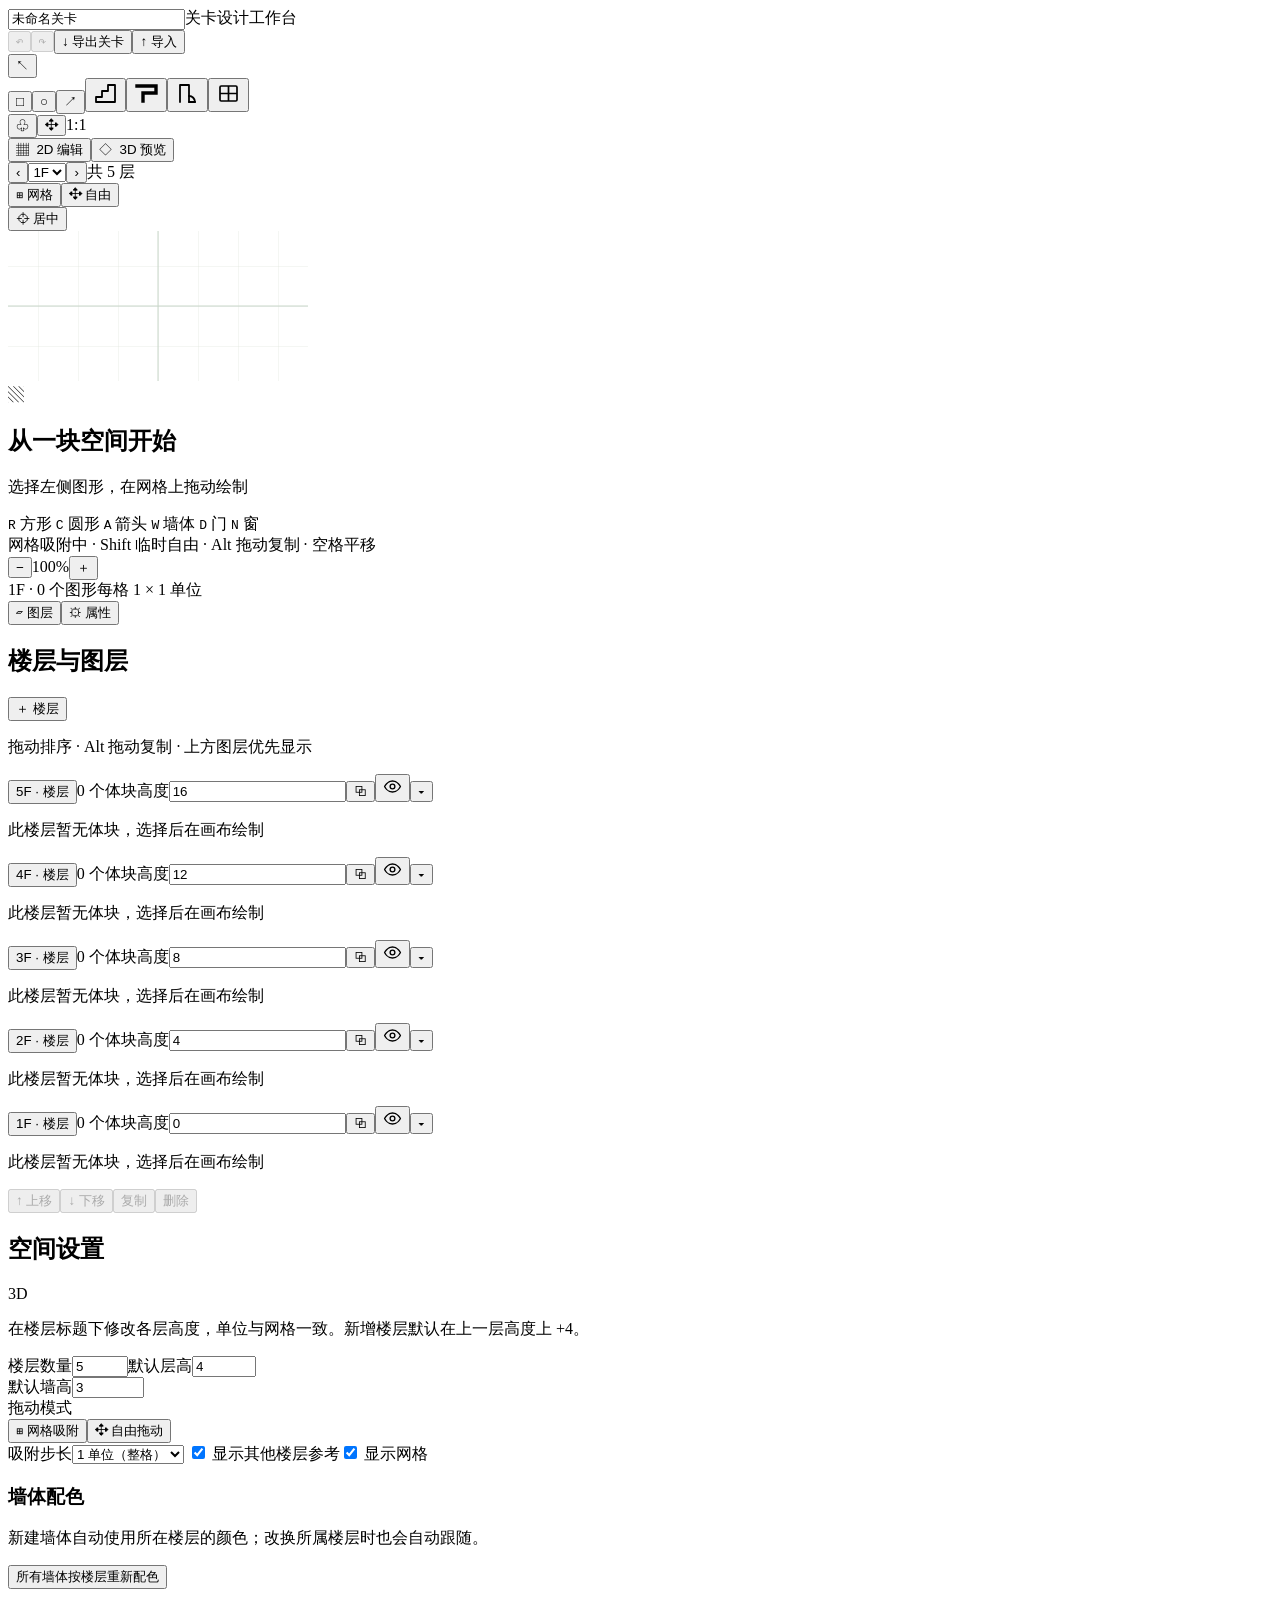
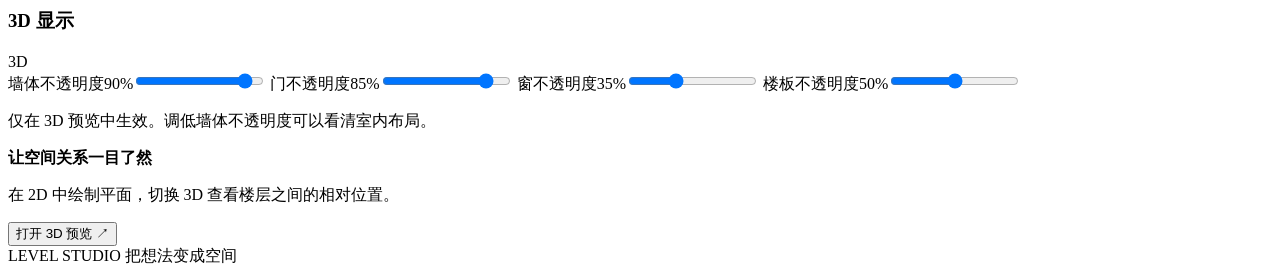
==== index.html @ c0d7b032 "关卡设计工作台：多层关卡编辑、自由拖动、墙体与门窗、3D 预览（index.html）" ====
<!doctype html><html lang="zh-CN"><head><meta charset="UTF-8"><meta name="viewport" content="width=device-width, initial-scale=1"><title>关卡设计工作台</title><meta name="description" content="在单位网格上设计多层关卡，支持自由拖动、无限楼层、墙体与门洞编辑，并在三维视图中预览空间关系。"><link rel="icon" href="favicon.svg"><link rel="stylesheet" href="style.css"></head><body>
<header><div class="title"><input id="projectName" value="未命名关卡" aria-label="关卡名称"><span>关卡设计工作台</span></div><div class="header-actions"><button id="undo" title="撤销 Ctrl+Z">↶</button><button id="redo" title="重做 Ctrl+Shift+Z">↷</button><i></i><button id="export">↓ 导出关卡</button><button id="import">↑ 导入</button><input id="file" type="file" accept="application/json" hidden></div></header>
<main><nav class="tools" aria-label="绘图工具"><button data-tool="select" class="active" title="选择 / 移动 (V)">↖</button><div class="tool-line"></div><button data-tool="rect" title="方形 (R)">□</button><button data-tool="circle" title="圆形 (C)">○</button><button data-tool="arrow" title="箭头 (A)">↗</button><button data-tool="stairs" title="楼梯 (S)" aria-label="楼梯 (S)"><svg width="25" height="25" viewBox="0 0 25 25" aria-hidden="true"><path d="M3 21V16H9V10H15V4H22V21Z" fill="none" stroke="currentColor" stroke-width="1.8" stroke-linejoin="round"/></svg></button><button data-tool="wall" title="墙体 (W)" aria-label="墙体 (W)"><svg width="25" height="25" viewBox="0 0 25 25" aria-hidden="true"><path d="M3 5h19v7H9v8" fill="none" stroke="currentColor" stroke-width="3.4" stroke-linecap="square" stroke-linejoin="miter"/></svg></button><button data-tool="door" title="门 (D)" aria-label="门 (D)"><svg width="25" height="25" viewBox="0 0 25 25" aria-hidden="true"><g fill="none" stroke="currentColor" stroke-width="1.8" stroke-linecap="round" stroke-linejoin="round"><path d="M5 21V4h9v17"/><path d="M14 21h6"/><path d="M20 21a6 6 0 0 0-6-6"/></g></svg></button><button data-tool="window" title="窗 (N)" aria-label="窗 (N)"><svg width="25" height="25" viewBox="0 0 25 25" aria-hidden="true"><g fill="none" stroke="currentColor" stroke-width="1.7" stroke-linejoin="round"><rect x="4" y="5" width="17" height="15" rx="1.2"/><path d="M12.5 5v15M4 12.5h17"/></g></svg></button><div class="tool-line"></div><button data-tool="vertex" title="编辑顶点 (E)">♧</button><button data-tool="pan" title="平移画布 (H)">✥</button><span class="tools-foot">1:1</span></nav>
<section class="workspace"><div class="canvas-top"><div class="segmented"><button id="view2" class="active">▦ &nbsp;2D 编辑</button><button id="view3">◇ &nbsp;3D 预览</button></div><div id="floorTabs" class="floor-tabs"></div><div class="segmented compact" role="group" aria-label="拖动模式"><button id="snapGrid" class="active" title="按网格吸附（G 切换）">⊞ 网格</button><button id="snapFree" title="自由拖动，不按格子（G 切换）">✥ 自由</button></div><button id="fit" class="white-button">⌖ 居中</button></div><svg id="canvas" tabindex="0" role="img" aria-label="关卡编辑画布"></svg><div class="empty" id="empty"><span class="empty-icon">▧</span><h1>从一块空间开始</h1><p>选择左侧图形，在网格上拖动绘制</p><div><kbd>R</kbd> 方形 <kbd>C</kbd> 圆形 <kbd>A</kbd> 箭头 <kbd>W</kbd> 墙体 <kbd>D</kbd> 门 <kbd>N</kbd> 窗</div></div><div class="canvas-bottom"><span class="hint" id="hint">拖动图形移动 · 滚轮缩放 · 空格拖动画布</span><div class="zoom"><button id="zoomOut" title="缩小">−</button><span id="zoomLabel">100%</span><button id="zoomIn" title="放大">＋</button></div></div><footer><span><span class="status-dot"></span> <span id="status">准备就绪</span></span><span id="stats">0 个图形</span><span>每格 1 × 1 单位</span></footer></section>
<aside><div class="panel-tabs"><button class="active" data-panel="layers">▱ 图层</button><button data-panel="properties">⚙ 属性</button></div>
<div id="layersPanel"><div class="section-title"><h2>楼层与图层</h2><button id="addFloor" title="新增楼层">＋ 楼层</button></div><p class="muted intro">拖动排序 · Alt 拖动复制 · 上方图层优先显示</p><div id="layerList"></div><div class="layer-actions"><button id="layerUp" title="上移图层">↑ 上移</button><button id="layerDown" title="下移图层">↓ 下移</button><button id="copyLayer" title="复制体块（或 Ctrl+C / Ctrl+V）">复制</button><button id="deleteLayer" title="删除体块">删除</button></div>
<div class="panel-section"><div class="section-title"><h2>空间设置</h2><span class="tag">3D</span></div><p class="muted intro">在楼层标题下修改各层高度，单位与网格一致。新增楼层默认在上一层高度上 +4。</p>
<div class="two-fields"><label class="field">楼层数量<input id="floorCount" type="number" min="1" max="999" step="1"></label><label class="field">默认层高<input id="gapInput" type="number" min="0.5" max="30" step="0.5"></label></div>
<label class="field">默认墙高<input id="wallHeightInput" type="number" min="0.1" max="100" step="0.1"></label>
<div class="field-row"><span class="row-label">拖动模式</span><div class="segmented small" role="group" aria-label="拖动模式"><button id="modeGrid" class="active">⊞ 网格吸附</button><button id="modeFree">✥ 自由拖动</button></div></div>
<label class="field">吸附步长<select id="snapStep"><option value="1">1 单位（整格）</option><option value="0.5">0.5 单位</option><option value="0.25">0.25 单位</option></select></label>
<label class="check"><input id="ghost" type="checkbox" checked> 显示其他楼层参考</label><label class="check"><input id="grid" type="checkbox" checked> 显示网格</label>
<div class="panel-sub"><div class="section-title small"><h3>墙体配色</h3></div><p class="muted intro">新建墙体自动使用所在楼层的颜色；改换所属楼层时也会自动跟随。</p><button class="wide" id="recolorWalls">所有墙体按楼层重新配色</button></div>
<div class="panel-sub"><div class="section-title small"><h3>3D 显示</h3><span class="tag">3D</span></div>
<label class="field slider-field">墙体不透明度<span class="value" id="wallOpacityValue"></span><input id="wallOpacity" type="range" min="0" max="100" step="5"></label>
<label class="field slider-field">门不透明度<span class="value" id="doorOpacityValue"></span><input id="doorOpacity" type="range" min="0" max="100" step="5"></label>
<label class="field slider-field">窗不透明度<span class="value" id="windowOpacityValue"></span><input id="windowOpacity" type="range" min="0" max="100" step="5"></label>
<label class="field slider-field">楼板不透明度<span class="value" id="slabOpacityValue"></span><input id="slabOpacity" type="range" min="0" max="100" step="5"></label>
<p class="muted intro">仅在 3D 预览中生效。调低墙体不透明度可以看清室内布局。</p></div></div>
<div class="tip"><b>让空间关系一目了然</b><p>在 2D 中绘制平面，切换 3D 查看楼层之间的相对位置。</p><button id="previewLink">打开 3D 预览 ↗</button></div></div>
<div id="propertiesPanel" hidden><div class="section-title"><h2>图形属性</h2><span id="shapeTag" class="tag">未选择</span></div><div id="noSelection" class="muted intro">选择画布中的图形以编辑属性。</div>
<div id="shapeProperties" hidden>
<label class="field">名称<input id="shapeName"></label><label class="field">所属楼层<select id="shapeLayer"></select></label><label class="field">填充颜色<div class="color-row"><input type="color" id="shapeColor"><span id="colorValue"></span></div></label><div id="swatches"></div>
<div class="two-fields"><label class="field">宽度<input id="shapeWidth" type="number" min="0.1" step="0.1"></label><label class="field">高度<input id="shapeHeight" type="number" min="0.1" step="0.1"></label></div>
<label class="field">旋转角度 · 15° 步进<input id="rotation" type="number" step="15" value="0"></label><div class="rotation-actions"><button id="rotateLeft" title="逆时针旋转 15 度">↶ −15°</button><button id="rotateRight" title="顺时针旋转 15 度">↷ ＋15°</button></div><p class="muted intro">也可拖动画布中的 ↻ 手柄，自动吸附到 15°。</p>
<div id="stairsProperties" hidden><div class="two-fields"><label class="field">台阶数量<input id="stairSteps" type="number" min="2" max="64" step="1" value="12"></label><label class="field">上升楼层数<input id="stairFloors" type="number" min="1" max="100" step="1" value="1"></label></div><label class="field">上楼方向<select id="stairReverse"><option value="forward">正向（沿箭头）</option><option value="reverse">反向</option></select></label><p class="muted intro" id="stairsConnection"></p><p class="muted intro">平面箭头指向高处。旋转可调整朝向；3D 中仅保留踏面和立面，楼梯下方留空。</p></div>
<div id="wallProperties" hidden><div class="two-fields"><label class="field">墙体厚度<input id="wallThickness" type="number" min="0.02" max="10" step="0.02"></label><label class="field">墙体高度<input id="wallHeight" type="number" min="0.1" max="100" step="0.1"></label></div><label class="check"><input id="wallClosed" type="checkbox"> 闭合墙体（首尾相连）</label><p class="muted intro" id="wallSummary"></p><div class="door-section"><div class="section-title small"><h3>门洞</h3><button id="addDoor" title="在墙体上添加门">＋ 门</button></div><div id="doorList"></div><p class="muted intro">点击画布上的门可单独选中；拖动可沿墙滑动或跨段移动。</p></div>
<div class="door-section"><div class="section-title small"><h3>窗洞</h3><button id="addWindow" title="在墙体上添加窗">＋ 窗</button></div><div id="windowList"></div><p class="muted intro">窗洞下方留窗台、上方留过梁；拖动可沿墙滑动。</p></div><button class="wide" id="editVertices">◇ 编辑顶点</button><p class="muted intro" id="vertexHelp">拖动实心顶点修改轮廓；点击边上的 ＋ 增加顶点。</p></div>
<div id="doorProperties" hidden><div class="section-title small"><h3>门属性</h3><span id="doorTag" class="tag">门</span></div><label class="field">名称<input id="doorName"></label><label class="field">位置（沿墙 0–1）<input id="doorT" type="number" min="0" max="1" step="0.01"></label><div class="two-fields"><label class="field">门宽<input id="doorWidth" type="number" min="0.1" max="50" step="0.1"></label><label class="field">门高<input id="doorHeight" type="number" min="0.1" max="50" step="0.1"></label></div><label class="field">开向<select id="doorFlip"><option value="1">正向</option><option value="-1">反向</option></select></label><label class="field">状态<select id="doorOpen"><option value="closed">关闭</option><option value="open">开启 90°</option></select></label><label class="field">颜色<div class="color-row"><input type="color" id="doorColor"><span id="doorColorValue"></span></div></label><button class="wide danger" id="deleteDoor">删除这扇门</button></div>
<div id="windowProperties" hidden><div class="section-title small"><h3>窗属性</h3><span id="windowTag" class="tag">窗</span></div><label class="field">名称<input id="windowName"></label><label class="field">位置（沿墙 0–1）<input id="windowT" type="number" min="0" max="1" step="0.01"></label><div class="two-fields"><label class="field">窗宽<input id="windowWidth" type="number" min="0.1" max="50" step="0.1"></label><label class="field">窗高<input id="windowHeight" type="number" min="0.1" max="50" step="0.1"></label></div><label class="field">窗台高（离本层地面）<input id="windowSill" type="number" min="0" max="50" step="0.1"></label><label class="field">玻璃颜色<div class="color-row"><input type="color" id="windowColor"><span id="windowColorValue"></span></div></label><p class="muted intro" id="windowNote"></p><button class="wide danger" id="deleteWindow">删除这扇窗</button></div>
<button class="wide danger" id="deleteShape">删除图形</button></div></div><div class="aside-bottom">LEVEL STUDIO <span>把想法变成空间</span></div></aside></main><div id="toast" role="status"></div><script src="geometry.js"></script><script src="app.js"></script></body></html>
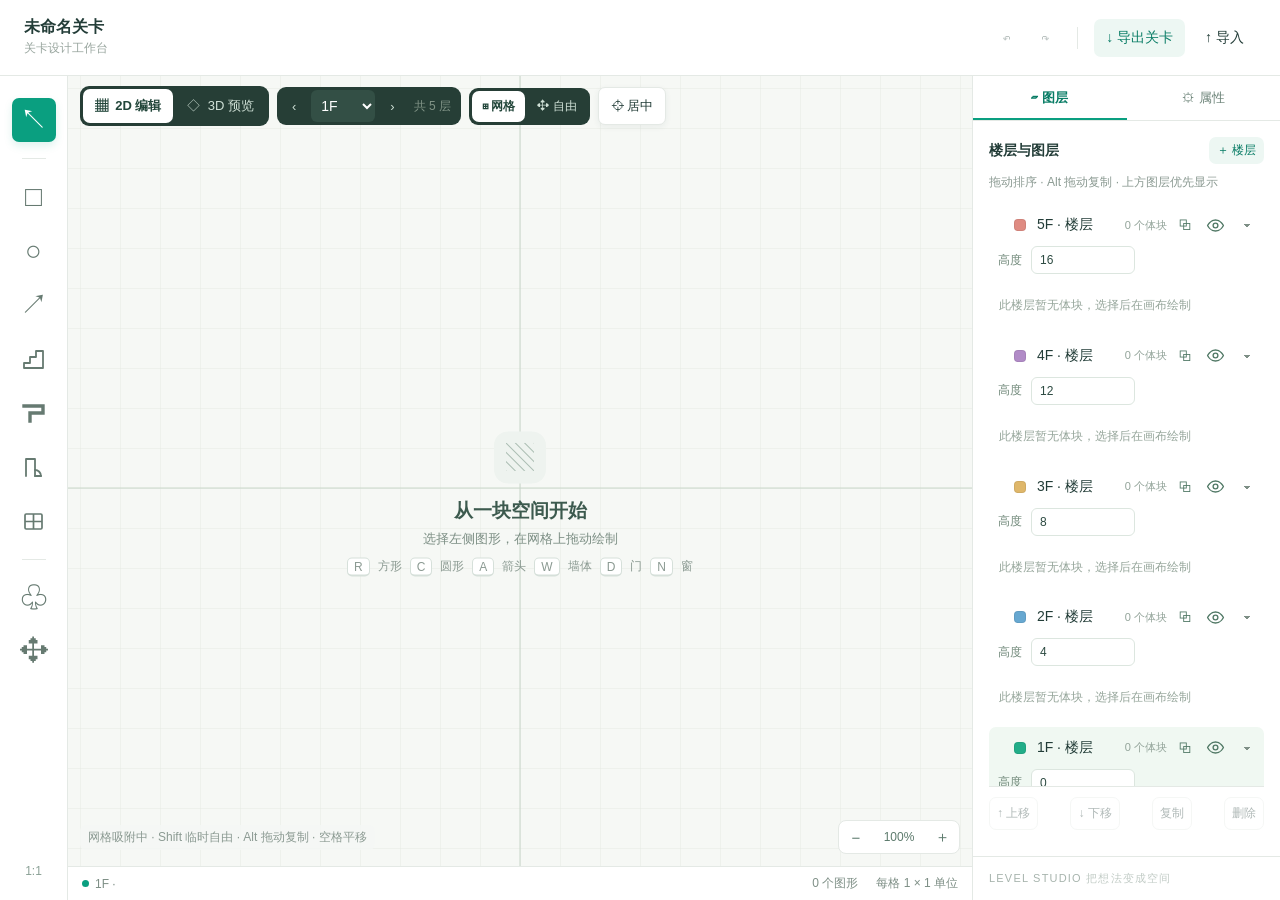
==== commit 18720a08: "deploy: update index.html (iPad export fix)" ====
--- a/index.html
+++ b/index.html
@@ -1,4 +1,4 @@
-<!doctype html><html lang="zh-CN"><head><meta charset="UTF-8"><meta name="viewport" content="width=device-width, initial-scale=1"><title>关卡设计工作台</title><meta name="description" content="在单位网格上设计多层关卡，支持自由拖动、无限楼层、墙体与门洞编辑，并在三维视图中预览空间关系。"><link rel="icon" href="favicon.svg"><link rel="stylesheet" href="style.css"></head><body>
+<!doctype html><html lang="zh-CN"><head><meta charset="UTF-8"><meta name="viewport" content="width=device-width, initial-scale=1"><title>关卡设计工作台</title><meta name="description" content="在单位网格上设计多层关卡，支持自由拖动、无限楼层、墙体与门洞编辑，并在三维视图中预览空间关系。"><link rel="icon" href="favicon.svg"><link rel="stylesheet" href="style.css?v=4"></head><body>
 <header><div class="title"><input id="projectName" value="未命名关卡" aria-label="关卡名称"><span>关卡设计工作台</span></div><div class="header-actions"><button id="undo" title="撤销 Ctrl+Z">↶</button><button id="redo" title="重做 Ctrl+Shift+Z">↷</button><i></i><button id="export">↓ 导出关卡</button><button id="import">↑ 导入</button><input id="file" type="file" accept="application/json" hidden></div></header>
 <main><nav class="tools" aria-label="绘图工具"><button data-tool="select" class="active" title="选择 / 移动 (V)">↖</button><div class="tool-line"></div><button data-tool="rect" title="方形 (R)">□</button><button data-tool="circle" title="圆形 (C)">○</button><button data-tool="arrow" title="箭头 (A)">↗</button><button data-tool="stairs" title="楼梯 (S)" aria-label="楼梯 (S)"><svg width="25" height="25" viewBox="0 0 25 25" aria-hidden="true"><path d="M3 21V16H9V10H15V4H22V21Z" fill="none" stroke="currentColor" stroke-width="1.8" stroke-linejoin="round"/></svg></button><button data-tool="wall" title="墙体 (W)" aria-label="墙体 (W)"><svg width="25" height="25" viewBox="0 0 25 25" aria-hidden="true"><path d="M3 5h19v7H9v8" fill="none" stroke="currentColor" stroke-width="3.4" stroke-linecap="square" stroke-linejoin="miter"/></svg></button><button data-tool="door" title="门 (D)" aria-label="门 (D)"><svg width="25" height="25" viewBox="0 0 25 25" aria-hidden="true"><g fill="none" stroke="currentColor" stroke-width="1.8" stroke-linecap="round" stroke-linejoin="round"><path d="M5 21V4h9v17"/><path d="M14 21h6"/><path d="M20 21a6 6 0 0 0-6-6"/></g></svg></button><button data-tool="window" title="窗 (N)" aria-label="窗 (N)"><svg width="25" height="25" viewBox="0 0 25 25" aria-hidden="true"><g fill="none" stroke="currentColor" stroke-width="1.7" stroke-linejoin="round"><rect x="4" y="5" width="17" height="15" rx="1.2"/><path d="M12.5 5v15M4 12.5h17"/></g></svg></button><div class="tool-line"></div><button data-tool="vertex" title="编辑顶点 (E)">♧</button><button data-tool="pan" title="平移画布 (H)">✥</button><span class="tools-foot">1:1</span></nav>
 <section class="workspace"><div class="canvas-top"><div class="segmented"><button id="view2" class="active">▦ &nbsp;2D 编辑</button><button id="view3">◇ &nbsp;3D 预览</button></div><div id="floorTabs" class="floor-tabs"></div><div class="segmented compact" role="group" aria-label="拖动模式"><button id="snapGrid" class="active" title="按网格吸附（G 切换）">⊞ 网格</button><button id="snapFree" title="自由拖动，不按格子（G 切换）">✥ 自由</button></div><button id="fit" class="white-button">⌖ 居中</button></div><svg id="canvas" tabindex="0" role="img" aria-label="关卡编辑画布"></svg><div class="empty" id="empty"><span class="empty-icon">▧</span><h1>从一块空间开始</h1><p>选择左侧图形，在网格上拖动绘制</p><div><kbd>R</kbd> 方形 <kbd>C</kbd> 圆形 <kbd>A</kbd> 箭头 <kbd>W</kbd> 墙体 <kbd>D</kbd> 门 <kbd>N</kbd> 窗</div></div><div class="canvas-bottom"><span class="hint" id="hint">拖动图形移动 · 滚轮缩放 · 空格拖动画布</span><div class="zoom"><button id="zoomOut" title="缩小">−</button><span id="zoomLabel">100%</span><button id="zoomIn" title="放大">＋</button></div></div><footer><span><span class="status-dot"></span> <span id="status">准备就绪</span></span><span id="stats">0 个图形</span><span>每格 1 × 1 单位</span></footer></section>
@@ -28,4 +28,10 @@
 <div class="door-section"><div class="section-title small"><h3>窗洞</h3><button id="addWindow" title="在墙体上添加窗">＋ 窗</button></div><div id="windowList"></div><p class="muted intro">窗洞下方留窗台、上方留过梁；拖动可沿墙滑动。</p></div><button class="wide" id="editVertices">◇ 编辑顶点</button><p class="muted intro" id="vertexHelp">拖动实心顶点修改轮廓；点击边上的 ＋ 增加顶点。</p></div>
 <div id="doorProperties" hidden><div class="section-title small"><h3>门属性</h3><span id="doorTag" class="tag">门</span></div><label class="field">名称<input id="doorName"></label><label class="field">位置（沿墙 0–1）<input id="doorT" type="number" min="0" max="1" step="0.01"></label><div class="two-fields"><label class="field">门宽<input id="doorWidth" type="number" min="0.1" max="50" step="0.1"></label><label class="field">门高<input id="doorHeight" type="number" min="0.1" max="50" step="0.1"></label></div><label class="field">开向<select id="doorFlip"><option value="1">正向</option><option value="-1">反向</option></select></label><label class="field">状态<select id="doorOpen"><option value="closed">关闭</option><option value="open">开启 90°</option></select></label><label class="field">颜色<div class="color-row"><input type="color" id="doorColor"><span id="doorColorValue"></span></div></label><button class="wide danger" id="deleteDoor">删除这扇门</button></div>
 <div id="windowProperties" hidden><div class="section-title small"><h3>窗属性</h3><span id="windowTag" class="tag">窗</span></div><label class="field">名称<input id="windowName"></label><label class="field">位置（沿墙 0–1）<input id="windowT" type="number" min="0" max="1" step="0.01"></label><div class="two-fields"><label class="field">窗宽<input id="windowWidth" type="number" min="0.1" max="50" step="0.1"></label><label class="field">窗高<input id="windowHeight" type="number" min="0.1" max="50" step="0.1"></label></div><label class="field">窗台高（离本层地面）<input id="windowSill" type="number" min="0" max="50" step="0.1"></label><label class="field">玻璃颜色<div class="color-row"><input type="color" id="windowColor"><span id="windowColorValue"></span></div></label><p class="muted intro" id="windowNote"></p><button class="wide danger" id="deleteWindow">删除这扇窗</button></div>
-<button class="wide danger" id="deleteShape">删除图形</button></div></div><div class="aside-bottom">LEVEL STUDIO <span>把想法变成空间</span></div></aside></main><div id="toast" role="status"></div><script src="geometry.js"></script><script src="app.js"></script></body></html>
+<button class="wide danger" id="deleteShape">删除图形</button></div></div><div class="aside-bottom">LEVEL STUDIO <span>把想法变成空间</span></div></aside></main><div id="toast" role="status"></div>
+<div id="exportModal" class="modal" hidden><div class="modal-card"><div class="section-title"><h2>导出关卡</h2><button id="exportClose" title="关闭">×</button></div>
+<p class="muted intro" id="exportWhy">这台设备不支持直接下载文件。可以点「复制全部」，再粘贴到备忘录、微信或邮件里保存。</p>
+<textarea id="exportText" readonly spellcheck="false"></textarea>
+<div class="modal-actions"><button class="wide" id="copyJson">复制全部</button><button class="wide" id="retryShare">用系统分享保存</button></div>
+<p class="muted intro">下次导入时，把这段文本粘贴成 .json 文件即可；也可以直接用「导入」选择文件。</p></div></div>
+<script src="geometry.js?v=4"></script><script src="app.js?v=4"></script></body></html>
--- a/style.css
+++ b/style.css
@@ -0,0 +1,172 @@
+:root{font-family:Inter,"Segoe UI","Microsoft YaHei",sans-serif;color:#233d38;background:#fafbf9;font-size:14px;--green:#0a9f80;--green-dark:#087c65;--line:#e4e9e5;--muted:#8b9a92}
+*{box-sizing:border-box}
+body{margin:0;overflow:hidden}
+button,input,select{font:inherit}
+button{cursor:pointer;background:transparent;border:0;color:inherit;border-radius:7px;transition:background .15s}
+button:hover{background:#e9f2ee}
+button:focus-visible,input:focus-visible,select:focus-visible{outline:2px solid var(--green);outline-offset:2px}
+button:disabled{opacity:.35;cursor:default}
+input[type=number],input[type=text],input:not([type]),select{border:1px solid #dce6df;border-radius:6px;background:#fff;color:#2c4a41;padding:6px 8px;width:100%}
+input[type=color]{width:44px;height:30px;padding:2px;border:1px solid #dce6df;border-radius:6px;background:#fff}
+kbd{border:1px solid #d6e0da;border-bottom-width:2px;border-radius:5px;padding:1px 6px;background:#fff;font-size:12px;font-family:inherit}
+
+/* header */
+header{height:76px;display:flex;align-items:center;padding:0 24px;border-bottom:1px solid var(--line);background:#fff;gap:32px}
+.brand{display:flex;align-items:center;gap:12px}
+.brandmark{display:grid;place-items:center;background:var(--green);color:#fff;width:36px;height:36px;border-radius:10px;font-size:34px}
+.brand b{font-size:21px;letter-spacing:3px}
+.brand-en{font-size:11px;letter-spacing:1.5px;color:#91a19b;max-width:58px;line-height:1.5}
+.title{display:flex;flex-direction:column;gap:4px}
+.title input{border:0;padding:0;font-size:16px;font-weight:600;width:210px;color:#233d38;background:transparent}
+.title span{font-size:12px;color:#99a69f}
+.header-actions{margin-left:auto;display:flex;gap:8px;align-items:center}
+.header-actions button{padding:10px 12px}
+.header-actions i{height:22px;border-left:1px solid var(--line);margin:0 8px}
+#export{background:#edf7f3;color:var(--green-dark)}
+
+/* layout */
+main{display:flex;height:calc(100dvh - 76px)}
+.tools{width:68px;flex-shrink:0;background:#fff;border-right:1px solid var(--line);display:flex;align-items:center;flex-direction:column;padding:22px 10px;gap:10px}
+.tools button{width:44px;height:44px;font-size:28px;color:#667a71;display:grid;place-items:center}
+.tools button svg{display:block}
+.tools button.active{color:#fff;background:var(--green);box-shadow:0 4px 9px #099d8022}
+.tool-line{width:24px;border-top:1px solid var(--line);margin:6px 0}
+.tools-foot{margin-top:auto;font-size:12px;color:#8ca297}
+
+.workspace{position:relative;flex:1;min-width:0;background:#f6f8f5;overflow:hidden}
+#canvas{position:absolute;inset:0;width:100%;height:100%;display:block;touch-action:none}
+.canvas-top{position:absolute;top:10px;left:12px;right:12px;z-index:2;display:flex;gap:8px;align-items:center;flex-wrap:wrap}
+.canvas-top>*{pointer-events:auto}
+.segmented{display:flex;background:#263e36;border-radius:9px;padding:3px;gap:2px;flex-shrink:0}
+.segmented button{color:#cfe0d6;padding:8px 12px;border-radius:7px;font-size:13px;white-space:nowrap}
+.segmented button:hover{background:#334f45}
+.segmented button.active{background:#fff;color:#22463a;font-weight:600}
+.segmented.compact button,.segmented.small button{padding:7px 10px;font-size:12px}
+.segmented.small{background:#eef4f0}
+.segmented.small button{color:#5c7a6c}
+.segmented.small button:hover{background:#e0ece5}
+.segmented.small button.active{background:var(--green);color:#fff}
+.white-button{background:#fff;border:1px solid var(--line);padding:9px 12px;font-size:13px;box-shadow:0 2px 6px #23413a10;flex-shrink:0}
+.floor-tabs{display:flex;align-items:center;gap:6px;background:#263e36;border-radius:9px;padding:3px 6px}
+.floor-tabs select{border:0;background:#334f45;color:#fff;border-radius:6px;padding:7px 6px;min-width:64px;font:inherit}
+.floor-tabs select:focus-visible{outline:2px solid #7fd7bd}
+.floor-tabs button{color:#cfe0d6;padding:7px 9px;border-radius:6px;font-size:13px}
+.floor-tabs button:hover{background:#334f45}
+.floor-tabs span{white-space:nowrap;color:#819487;font-size:12px;padding:0 4px}
+
+.empty{position:absolute;top:52%;left:50%;transform:translate(-50%,-50%);text-align:center;color:#7d8f85;pointer-events:none}
+.empty-icon{display:grid;place-items:center;width:52px;height:52px;margin:0 auto;border-radius:14px;background:#eef3ef;color:#a9bcb1;font-size:28px}
+.empty h1{margin:14px 0 6px;font-size:19px;color:#3c5a4e;font-weight:600}
+.empty p{margin:0 0 10px;font-size:13px}
+.empty div{display:flex;gap:8px;justify-content:center;color:#8b9a92;font-size:12px}
+.canvas-bottom{position:absolute;left:12px;right:12px;bottom:46px;display:flex;align-items:center;gap:12px;pointer-events:none;z-index:2}
+.canvas-bottom>*{pointer-events:auto}
+.hint{font-size:12px;color:#8b9a92;background:#f6f8f5cc;padding:4px 8px;border-radius:6px}
+.zoom{margin-left:auto;display:flex;align-items:center;gap:2px;background:#fff;border:1px solid var(--line);border-radius:8px;padding:2px}
+.zoom button{width:30px;height:28px;font-size:15px;color:#5c7a6c}
+.zoom span{min-width:52px;text-align:center;font-size:12px;color:#5c7a6c}
+footer{position:absolute;bottom:0;left:0;right:0;height:34px;display:flex;align-items:center;gap:18px;padding:0 14px;border-top:1px solid var(--line);background:#fff;font-size:12px;color:#7e8f86;z-index:2}
+footer span{display:inline-flex;align-items:center;gap:6px}
+.status-dot{width:7px;height:7px;border-radius:50%;background:var(--green)}
+#stats{margin-left:auto}
+
+/* aside */
+aside{width:308px;flex-shrink:0;background:#fff;border-left:1px solid var(--line);display:flex;flex-direction:column;overflow:hidden}
+.panel-tabs{display:flex;border-bottom:1px solid var(--line);flex-shrink:0}
+.panel-tabs button{flex:1;padding:13px 0;font-size:13px;color:#6d8479;border-radius:0}
+.panel-tabs button.active{color:var(--green-dark);font-weight:600;box-shadow:inset 0 -2px 0 var(--green)}
+#layersPanel,#propertiesPanel{flex:1;overflow-y:auto;padding:16px}
+.panel-section{margin-top:18px;padding-top:16px;border-top:1px solid var(--line)}
+.section-title{display:flex;align-items:center;gap:8px;margin-bottom:8px}
+.section-title h2{font-size:14px;margin:0;font-weight:600}
+.section-title.small{margin:14px 0 6px}
+.section-title.small h3{font-size:13px;margin:0;font-weight:600}
+.section-title button{margin-left:auto;font-size:12px;padding:5px 8px;color:var(--green-dark);background:#edf7f3;white-space:nowrap}
+.tag{font-size:11px;color:#7e8f86;background:#f1f5f2;border-radius:5px;padding:2px 7px}
+.muted{color:var(--muted)}
+.intro{font-size:12px;line-height:1.7;margin:6px 0}
+.field{display:block;font-size:12px;color:#6d8479;margin:10px 0}
+.field input,.field select{margin-top:5px}
+.two-fields{display:grid;grid-template-columns:1fr 1fr;gap:10px}
+.field-row{display:flex;align-items:center;gap:10px;margin:12px 0}
+.row-label{font-size:12px;color:#6d8479;flex-shrink:0}
+.check{display:flex;align-items:center;gap:8px;font-size:12px;color:#4d6a5e;margin:9px 0;cursor:pointer}
+.check input{width:auto;margin:0}
+.color-row{display:flex;align-items:center;gap:10px;margin-top:5px}
+.color-row span{font-size:12px;color:#7e8f86}
+#swatches{display:flex;gap:6px;margin-top:8px;flex-wrap:wrap}
+#swatches button{width:26px;height:26px;border-radius:6px;border:1px solid #00000010}
+.rotation-actions{display:flex;gap:10px;margin-top:8px}
+.rotation-actions button{flex:1;border:1px solid #dce6df;background:#f4faf6;padding:9px;color:#19846a;font-size:12px}
+button.wide{width:100%;border:1px solid #dce6df;background:#f4faf6;padding:10px;margin-top:14px;font-size:13px;color:#3c5a4e}
+button.wide.danger{background:#fdf1ef;border-color:#f2d9d3;color:#b0493a}
+
+/* floors + layers */
+.floor-group{margin-top:12px}
+.floor-heading{display:flex;align-items:center;gap:5px;padding:8px 4px;flex-wrap:wrap;border-radius:7px}
+.floor-heading.current{background:#f0f8f2}
+.floor-heading>button:first-child{padding:4px 5px;font-weight:600;color:#4a6b5a;font-size:13px}
+.floor-heading>span{font-size:11px;color:#93a49a;margin-left:auto}
+.floor-heading .floor-height{order:1;flex:0 0 100%;display:flex;align-items:center;gap:9px;padding:3px 5px;color:#71897a;font-size:12px}
+.floor-height input{width:104px}
+.floor-heading .floor-fold{width:26px;flex:0 0 26px;height:26px;font-size:16px;padding:0;color:#7e8f86}
+.floor-hidden .floor-heading>button:first-child,.floor-hidden .floor-heading>span{color:#9ca89f}
+.floor-hidden .layer-icon,.floor-hidden .layer input{opacity:.55}
+.floor-empty{font-size:12px;color:#96a69b;line-height:1.8;padding:6px 10px;margin:4px 0}
+.floor-group>div[hidden]{display:none}
+.layer{display:flex;align-items:center;gap:6px;padding:7px 8px;border-radius:7px;cursor:pointer}
+.layer:hover{background:#f4f8f5}
+.layer.active{background:#e8f5ef;box-shadow:inset 0 0 0 1px #bfe3d6}
+.layer input{font-size:13px;border:0;background:transparent;padding:2px 4px;color:#3c5a4e}
+.layer input:focus{background:#fff;border:1px solid #dce6df}
+.layer .layer-icon{font-size:20px;flex-shrink:0;width:24px;text-align:center;background:none;border:0;padding:0}
+.layer .layer-icon svg{display:block;margin:0 auto}
+.layer .door-badge{font-size:11px;color:#a08a63;background:#faf3e6;border-radius:5px;padding:1px 5px;flex-shrink:0}
+.layer.drop-target{box-shadow:inset 0 2px 0 var(--green)}
+.eye-button{width:26px;height:26px;flex:0 0 26px;padding:3px;display:inline-flex;align-items:center;justify-content:center;color:#517966}
+.eye-button svg{display:block;pointer-events:none}
+.eye-button.is-hidden{color:#a3aca6}
+.eye-button.inherited-hidden{opacity:.45}
+.mini-button{width:26px;height:26px;flex:0 0 26px;font-size:14px;color:#517966;padding:0}
+.layer-actions{position:sticky;bottom:0;background:#fff;display:flex;justify-content:space-between;gap:3px;padding:10px 0;border-top:1px solid var(--line);margin-top:12px;z-index:2}
+.layer-actions button{font-size:12px;padding:7px;border:1px solid var(--line)}
+#layerList{overflow:visible}
+.panel-sub{margin-top:14px;padding-top:12px;border-top:1px dashed var(--line)}
+.slider-field{display:flex;align-items:center;gap:10px;flex-wrap:wrap;margin:10px 0}
+.slider-field input[type=range]{flex:0 0 100%;width:100%;padding:0;border:0;background:transparent;accent-color:var(--green);margin-top:2px}
+.slider-field .value{margin-left:auto;font-size:12px;color:#5c7a6c;font-variant-numeric:tabular-nums}
+.panel-sub button.wide{margin-top:4px}
+.floor-swatch{width:12px;height:12px;border-radius:4px;flex:0 0 12px;border:1px solid #00000012}
+.door-section{margin-top:6px}
+.door-row{display:flex;align-items:center;gap:6px;padding:6px 8px;border-radius:7px;font-size:12px;color:#4d6a5e}
+.door-row:hover{background:#f4f8f5}
+.door-row.active{background:#fdf3e4;box-shadow:inset 0 0 0 1px #ecd9b4}
+.door-row .door-label{flex:1;background:none;border:0;text-align:left;padding:2px 4px;color:inherit;font-size:12px}
+.door-row .mini-button{color:#b0493a}
+.tip{margin-top:16px;padding:14px;border-radius:10px;background:#f2f8f4;border:1px solid #e2efe7}
+.tip b{font-size:13px;color:#3c5a4e}
+.tip p{font-size:12px;color:#7e8f86;line-height:1.7;margin:6px 0 10px}
+.tip button{font-size:12px;padding:7px 10px;background:#fff;border:1px solid #cfe3d9;color:var(--green-dark)}
+.aside-bottom{padding:14px 16px;border-top:1px solid var(--line);font-size:11px;letter-spacing:1.2px;color:#a7b4ad;flex-shrink:0}
+.aside-bottom span{color:#c2ccc6}
+
+#toast{position:fixed;left:50%;bottom:64px;transform:translate(-50%,14px);background:#263e36;color:#fff;padding:11px 18px;border-radius:9px;font-size:13px;opacity:0;pointer-events:none;transition:.22s;z-index:20;box-shadow:0 8px 22px #23413a30}
+#toast.show{opacity:1;transform:translate(-50%,0)}
+
+/* 触屏设备（iPad 等）：放大点击热区，关掉长按菜单与文本选中 */
+#canvas{-webkit-user-select:none;user-select:none;-webkit-touch-callout:none}
+@media (pointer:coarse){
+  .tools{width:76px;padding:16px 8px;gap:12px}
+  .tools button{width:52px;height:52px;font-size:30px}
+  .tools button svg{width:28px;height:28px}
+  .tools-foot{font-size:11px}
+  .layer{padding:11px 8px}
+  .door-row{padding:9px 8px}
+  .mini-button,.eye-button{width:34px;height:34px;flex:0 0 34px}
+  .floor-heading .floor-fold{width:34px;flex:0 0 34px;height:34px}
+  .segmented button,.white-button{padding:10px 12px}
+  input[type=range]{height:30px}
+  .tools button,.segmented button,.white-button,.layer,.door-row,.eye-button,.mini-button{-webkit-touch-callout:none;-webkit-user-select:none;user-select:none}
+}
+@media(max-width:900px){aside{width:270px}.title{padding-left:16px}.title input{width:150px}header{gap:16px}}
+@media(max-width:720px){main{position:relative}.tools{height:100%}.workspace{height:calc(100% - 230px)}aside{position:absolute;bottom:0;left:50px;right:0;width:auto;height:230px;border-top:1px solid var(--line)}.panel-tabs{flex-shrink:0}#layersPanel,#propertiesPanel{padding:14px}.canvas-top{gap:6px;left:8px;right:8px}.floor-tabs button{padding:6px 8px}.canvas-bottom{bottom:40px}}
